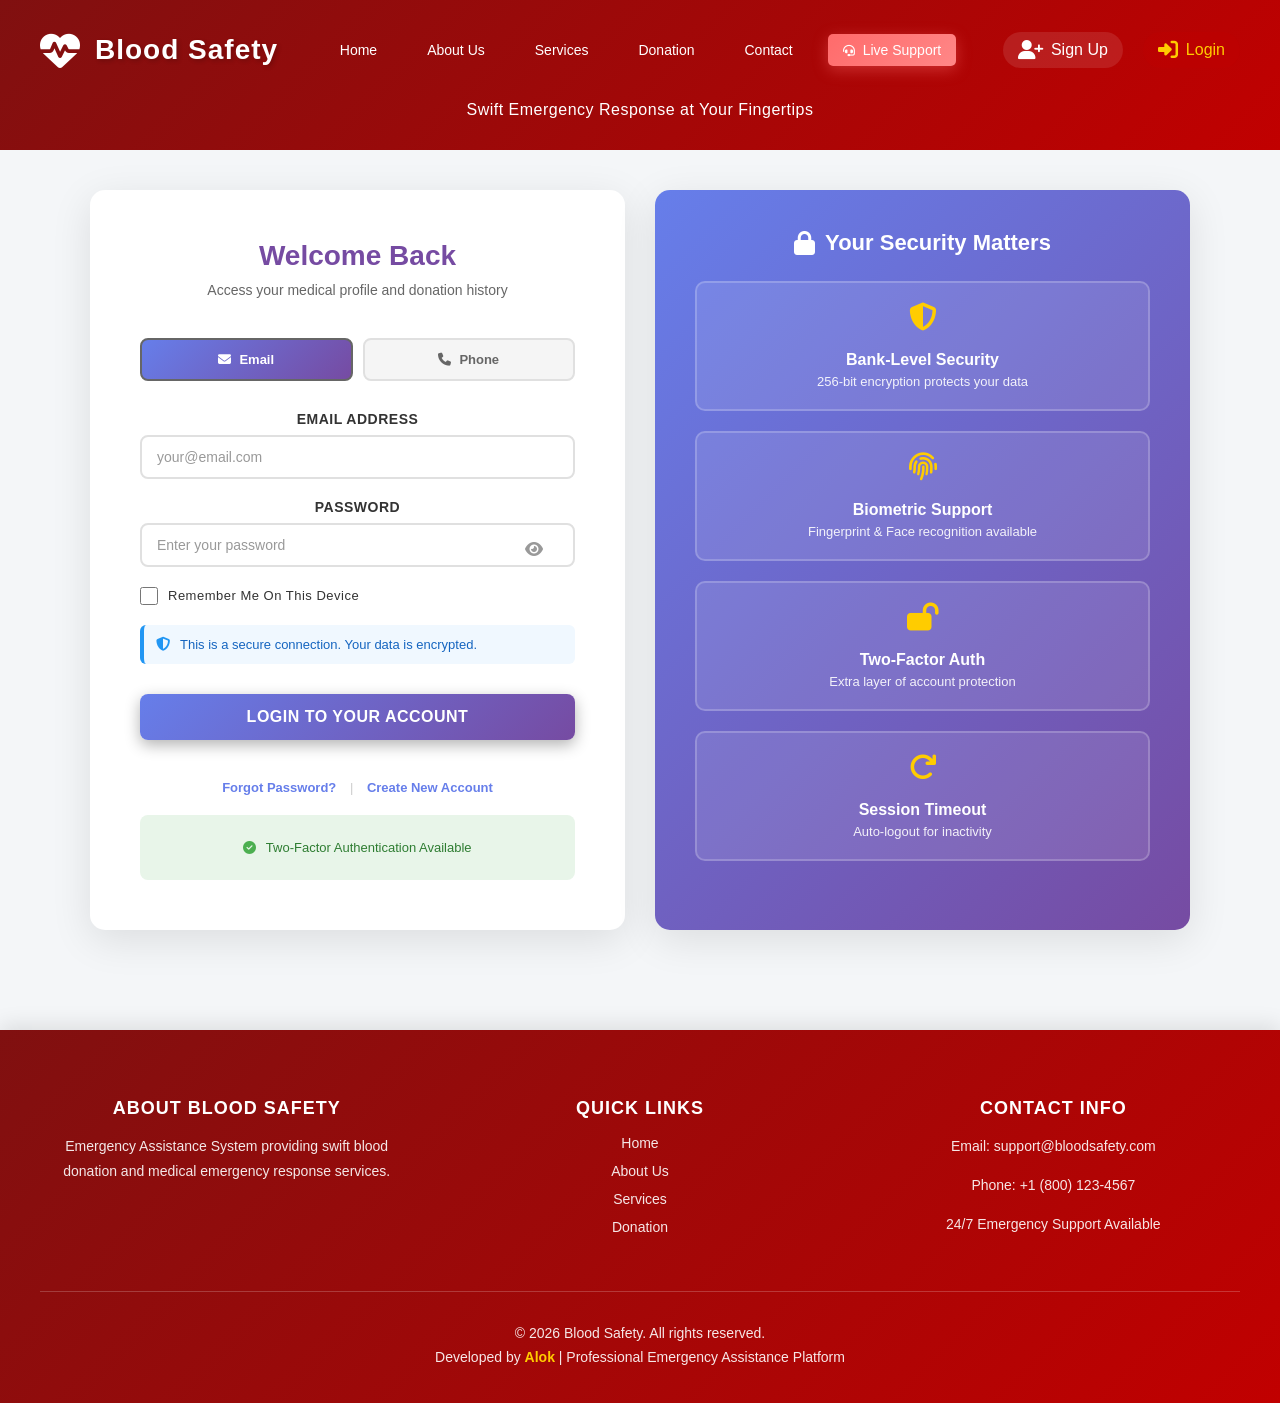
==== login.html @ bd24b1b8 "Add files via upload" ====
<!DOCTYPE html>
<html>
<head>
  <title>Login - Blood Safety</title>
  <link rel="stylesheet" href="style.css">
  <link rel="stylesheet" href="https://cdnjs.cloudflare.com/ajax/libs/font-awesome/6.4.0/css/all.min.css">
</head>
<body>

<header>
  <div class="header-top">
    <div class="logo-section">
      <i class="fas fa-heartbeat"></i>
      <h1>Blood Safety</h1>
    </div>
    <nav class="navbar">
      <ul class="nav-menu">
        <li><a href="index.html">Home</a></li>
        <li><a href="#about">About Us</a></li>
        <li><a href="#services">Services</a></li>
        <li><a href="#donation">Donation</a></li>
        <li><a href="#contact">Contact</a></li>
        <li><a href="#support" class="live-support-btn"><i class="fas fa-headset"></i> Live Support</a></li>
      </ul>
    </nav>
    <div class="auth-icons">
      <a href="signup.html" class="icon-link" title="Sign Up">
        <i class="fas fa-user-plus"></i>
        <span>Sign Up</span>
      </a>
      <a href="login.html" class="icon-link active" title="Login">
        <i class="fas fa-sign-in-alt"></i>
        <span>Login</span>
      </a>
    </div>
  </div>
  <p>Swift Emergency Response at Your Fingertips</p>
</header>

<section class="login-container">
  <div class="login-wrapper">
    <!-- Login Card -->
    <div class="login-card">
      <div class="login-header">
        <h2>Welcome Back</h2>
        <p>Access your medical profile and donation history</p>
      </div>

      <form class="login-form">
        <div class="id-toggle">
          <button type="button" class="id-toggle-btn active" data-type="email">
            <i class="fas fa-envelope"></i> Email
          </button>
          <button type="button" class="id-toggle-btn" data-type="phone">
            <i class="fas fa-phone"></i> Phone
          </button>
        </div>

        <div class="form-group">
          <label for="email-input">Email Address</label>
          <input type="email" id="email-input" class="id-input" placeholder="your@email.com" required>
        </div>

        <div class="form-group hidden">
          <label for="phone-input">Phone Number</label>
          <input type="tel" id="phone-input" class="id-input" placeholder="+1 (800) 123-4567">
        </div>

        <div class="form-group">
          <label for="password">Password</label>
          <div class="password-input-wrapper">
            <input type="password" id="password" placeholder="Enter your password" required>
            <button type="button" class="toggle-password" title="Show/Hide Password">
              <i class="fas fa-eye"></i>
            </button>
          </div>
        </div>

        <div class="form-group checkbox">
          <input type="checkbox" id="remember-me">
          <label for="remember-me">Remember me on this device</label>
        </div>

        <div class="security-info">
          <i class="fas fa-shield-alt"></i>
          <span>This is a secure connection. Your data is encrypted.</span>
        </div>

        <button type="submit" class="btn-login">Login to Your Account</button>

        <div class="login-links">
          <a href="#forgot-password" class="forgot-link">Forgot Password?</a>
          <span class="divider">|</span>
          <a href="signup.html" class="signup-link">Create New Account</a>
        </div>
      </form>

      <div class="two-factor">
        <p><i class="fas fa-check-circle"></i> Two-Factor Authentication Available</p>
      </div>
    </div>

    <!-- Security Features Card -->
    <div class="security-card">
      <h3><i class="fas fa-lock"></i> Your Security Matters</h3>
      <div class="security-features">
        <div class="security-feature">
          <i class="fas fa-shield-alt"></i>
          <h4>Bank-Level Security</h4>
          <p>256-bit encryption protects your data</p>
        </div>
        <div class="security-feature">
          <i class="fas fa-fingerprint"></i>
          <h4>Biometric Support</h4>
          <p>Fingerprint & Face recognition available</p>
        </div>
        <div class="security-feature">
          <i class="fas fa-lock-open"></i>
          <h4>Two-Factor Auth</h4>
          <p>Extra layer of account protection</p>
        </div>
        <div class="security-feature">
          <i class="fas fa-redo"></i>
          <h4>Session Timeout</h4>
          <p>Auto-logout for inactivity</p>
        </div>
      </div>
    </div>
  </div>
</section>

<footer>
  <div class="footer-content">
    <div class="footer-section">
      <h3>About Blood Safety</h3>
      <p>Emergency Assistance System providing swift blood donation and medical emergency response services.</p>
    </div>
    <div class="footer-section">
      <h3>Quick Links</h3>
      <ul>
        <li><a href="index.html">Home</a></li>
        <li><a href="#about">About Us</a></li>
        <li><a href="#services">Services</a></li>
        <li><a href="#donation">Donation</a></li>
      </ul>
    </div>
    <div class="footer-section">
      <h3>Contact Info</h3>
      <p>Email: support@bloodsafety.com</p>
      <p>Phone: +1 (800) 123-4567</p>
      <p>24/7 Emergency Support Available</p>
    </div>
  </div>
  <div class="footer-bottom">
    <p>&copy; 2026 Blood Safety. All rights reserved.</p>
    <p>Developed by <strong>Alok</strong> | Professional Emergency Assistance Platform</p>
  </div>
</footer>

<script src="script.js"></script>
<script>
  // Login Page Scripts
  document.querySelectorAll('.id-toggle-btn').forEach(btn => {
    btn.addEventListener('click', function(e) {
      e.preventDefault();
      const type = this.dataset.type;
      document.querySelectorAll('.id-toggle-btn').forEach(b => b.classList.remove('active'));
      this.classList.add('active');

      const emailInput = document.querySelector('.form-group:nth-child(2)');
      const phoneInput = document.querySelector('.form-group:nth-child(3)');

      if (type === 'email') {
        emailInput.classList.remove('hidden');
        phoneInput.classList.add('hidden');
        document.getElementById('email-input').required = true;
        document.getElementById('phone-input').required = false;
      } else {
        emailInput.classList.add('hidden');
        phoneInput.classList.remove('hidden');
        document.getElementById('email-input').required = false;
        document.getElementById('phone-input').required = true;
      }
    });
  });

  // Toggle Password Visibility
  document.querySelector('.toggle-password').addEventListener('click', function(e) {
    e.preventDefault();
    const passwordInput = document.getElementById('password');
    const icon = this.querySelector('i');
    
    if (passwordInput.type === 'password') {
      passwordInput.type = 'text';
      icon.classList.remove('fa-eye');
      icon.classList.add('fa-eye-slash');
    } else {
      passwordInput.type = 'password';
      icon.classList.remove('fa-eye-slash');
      icon.classList.add('fa-eye');
    }
  });

  // Form Submission
  document.querySelector('.login-form').addEventListener('submit', function(e) {
    e.preventDefault();
    alert('Login functionality would be connected to backend here!');
  });
</script>
</body>
</html>
---- style.css ----
body {
  margin: 0;
  padding: 0;
  overflow-x: hidden;
}

html {
  margin: 0;
  padding: 0;
}
body {
  font-family: Arial;
  background: #f4f6f8;
  text-align: center;
}

header {
  background: linear-gradient(135deg, #801010 0%, #c10000 100%);
  color: white;
  padding: 15px 40px;
  box-shadow: 0 5px 20px rgba(0,0,0,0.1);
}

.header-top {
  display: flex;
  justify-content: space-between;
  align-items: center;
  margin-bottom: 10px;
}

.logo-section {
  display: flex;
  align-items: center;
  gap: 15px;
}

.logo-section i {
  font-size: 40px;
  color: #fff;
  animation: heartbeat 1.5s infinite;
}

.logo-section h1 {
  font-size: 28px;
  font-weight: 700;
  letter-spacing: 1px;
  text-shadow: 2px 2px 4px rgba(0,0,0,0.2);
}

@keyframes heartbeat {
  0%, 100% { transform: scale(1); }
  50% { transform: scale(1.1); }
}

.auth-icons {
  display: flex;
  gap: 25px;
}

.icon-link {
  display: flex;
  align-items: center;
  gap: 8px;
  text-decoration: none;
  color: white;
  font-size: 16px;
  transition: 0.3s ease;
  padding: 8px 15px;
  border-radius: 20px;
  background: rgba(255,255,255,0.1);
}

.icon-link:hover {
  color: #ffcc00;
  background: rgba(255,255,255,0.2);
  transform: translateY(-3px);
}

.icon-link i {
  font-size: 18px;
}

.navbar {
  flex: 1;
  display: flex;
  justify-content: center;
  margin: 0 20px;
}

.nav-menu {
  list-style: none;
  display: flex;
  justify-content: center;
  gap: 20px;
  margin: 0;
  padding: 0;
  flex-wrap: wrap;
}

.nav-menu li {
  margin: 0;
  padding: 0;
}

.nav-menu a {
  text-decoration: none;
  color: white;
  font-size: 14px;
  font-weight: 500;
  padding: 8px 15px;
  border-radius: 5px;
  transition: all 0.3s ease;
  position: relative;
  display: inline-block;
  white-space: nowrap;
}

.nav-menu a:hover {
  background-color: rgba(255, 255, 255, 0.2);
  color: #ffcc00;
  transform: translateY(-2px);
}

.nav-menu a::after {
  content: '';
  position: absolute;
  width: 0;
  height: 2px;
  bottom: 5px;
  left: 20px;
  background-color: #ffcc00;
  transition: width 0.3s ease;
}

.nav-menu a:hover::after {
  width: calc(100% - 40px);
}

.live-support-btn {
  background: linear-gradient(135deg, #ff6b6b, #ff8787) !important;
  color: white !important;
  font-weight: 600;
  font-size: 13px;
  border-radius: 20px;
  padding: 8px 15px !important;
  box-shadow: 0 4px 15px rgba(255, 107, 107, 0.4);
  animation: pulse 2s infinite;
}

.live-support-btn i {
  margin-right: 4px;
  font-size: 12px;
}

.live-support-btn:hover {
  background: linear-gradient(135deg, #ff5252, #ff6e6e) !important;
  box-shadow: 0 6px 20px rgba(255, 107, 107, 0.6) !important;
  transform: translateY(-3px) !important;
}

.live-support-btn:hover::after {
  display: none;
}

@keyframes pulse {
  0%, 100% {
    box-shadow: 0 4px 15px rgba(255, 107, 107, 0.4);
  }
  50% {
    box-shadow: 0 4px 25px rgba(255, 107, 107, 0.7);
  }
}

header p {
  text-align: center;
  font-size: 16px;
  font-weight: 300;
  letter-spacing: 0.5px;
}

.cards {
  display: flex;
  justify-content: center;
  gap: 15px;
  margin: 30px;
}

.card {
  background: white;
  padding: 20px;
  width: 120px;
  border-radius: 10px;
  cursor: pointer;
  box-shadow: 0 2px 5px rgba(0,0,0,0.2);
}

textarea {
  width: 60%;
  height: 80px;
}

button {
  padding: 10px 20px;
  margin-top: 10px;
}

.sos {
  position: fixed;
  bottom: 20px;
  right: 20px;
  background: red;
  color: white;
  border-radius: 50%;
  width: 80px;
  height: 80px;
  font-size: 20px;
}
.header-top {
  display: flex;
  justify-content: space-between;
  align-items: center;
}

.auth-icons {
  display: flex;
  gap: 20px;
}

.icon-link {
  display: flex;
  align-items: center;
  gap: 8px;
  text-decoration: none;
  color: white;
  font-size: 16px;
  transition: 0.3s ease;
}

.icon-link:hover {
  color: #ffcc00;
  transform: scale(1.1);
}

.icon-link i {
  font-size: 20px;
}
/* ...existing code... */

.info-section {
  padding: 40px 20px;
  background: linear-gradient(135deg, #667eea 0%, #764ba2 100%);
  text-align: center;
}

.blood-group-card {
  background: white;
  padding: 30px;
  border-radius: 15px;
  max-width: 500px;
  margin: 0 auto;
  box-shadow: 0 10px 30px rgba(0,0,0,0.2);
  transition: transform 0.3s ease;
}

.blood-group-card:hover {
  transform: translateY(-10px);
}

.blood-icon {
  font-size: 50px;
  color: #e74c3c;
  margin-bottom: 15px;
}

.blood-group-card h2 {
  color: #333;
  margin-bottom: 15px;
}

.blood-group-card p {
  color: #666;
  line-height: 1.6;
  margin-bottom: 20px;
}

.btn-blood-group {
  background: #667eea;
  color: white;
  padding: 12px 30px;
  border: none;
  border-radius: 25px;
  cursor: pointer;
  font-size: 16px;
  transition: 0.3s ease;
}

.btn-blood-group:hover {
  background: #764ba2;
  transform: scale(1.05);
}

/* Cards styling */
.cards {
  display: grid;
  grid-template-columns: repeat(auto-fit, minmax(250px, 1fr));
  gap: 20px;
  padding: 40px;
}

.card {
  background: white;
  padding: 25px;
  border-radius: 10px;
  box-shadow: 0 5px 15px rgba(0,0,0,0.1);
  transition: transform 0.3s ease;
  text-align: center;
}

.card:hover {
  transform: translateY(-10px);
  box-shadow: 0 10px 25px rgba(0,0,0,0.2);
}

.card-icon {
  font-size: 40px;
  margin-bottom: 15px;
  color: #667eea;
}

.card h3 {
  color: #333;
  margin-bottom: 10px;
}

.card p {
  color: #666;
  line-height: 1.6;
  font-size: 14px;
}

/* Input section */
.input-box {
  padding: 40px;
  background: #f8f9fa;
  text-align: center;
}

.input-box h2 {
  color: #333;
  margin-bottom: 20px;
}

.input-box textarea {
  width: 90%;
  max-width: 600px;
  padding: 15px;
  border-radius: 10px;
  border: 2px solid #667eea;
  font-size: 16px;
  font-family: Arial, sans-serif;
}

.btn-solution {
  background: #667eea;
  color: white;
  padding: 12px 40px;
  border: none;
  border-radius: 25px;
  cursor: pointer;
  font-size: 16px;
  margin-top: 15px;
  transition: 0.3s ease;
}

.btn-solution:hover {
  background: #5568d3;
  transform: scale(1.05);
}

/* SOS Button */
.sos {
  position: fixed;
  bottom: 30px;
  right: 30px;
  width: 70px;
  height: 70px;
  border-radius: 50%;
  background: #e74c3c;
  color: white;
  border: none;
  font-size: 18px;
  cursor: pointer;
  box-shadow: 0 5px 20px rgba(231, 76, 60, 0.4);
  animation: pulse 2s infinite;
}

.sos:hover {
  background: #c0392b;
  transform: scale(1.1);
}

footer {
  background: linear-gradient(135deg, #801010 0%, #c10000 100%);
  color: white;
  padding: 50px 40px 30px;
  margin-top: 60px;
  box-shadow: 0 -5px 20px rgba(0,0,0,0.1);
}

.footer-content {
  display: grid;
  grid-template-columns: repeat(auto-fit, minmax(250px, 1fr));
  gap: 40px;
  max-width: 1200px;
  margin: 0 auto 40px;
}

.footer-section h3 {
  font-size: 18px;
  font-weight: 600;
  margin-bottom: 15px;
  text-transform: uppercase;
  letter-spacing: 1px;
}

.footer-section p {
  font-size: 14px;
  line-height: 1.8;
  color: rgba(255, 255, 255, 0.9);
}

.footer-section ul {
  list-style: none;
  padding: 0;
  margin: 0;
}

.footer-section ul li {
  margin-bottom: 10px;
}

.footer-section ul li a {
  color: rgba(255, 255, 255, 0.9);
  text-decoration: none;
  transition: 0.3s ease;
  font-size: 14px;
}

.footer-section ul li a:hover {
  color: #ffcc00;
  padding-left: 5px;
}

.footer-bottom {
  text-align: center;
  border-top: 1px solid rgba(255, 255, 255, 0.2);
  padding-top: 25px;
  font-size: 14px;
}

.footer-bottom p {
  margin: 8px 0;
  color: rgba(255, 255, 255, 0.9);
}

.footer-bottom strong {
  color: #ffcc00;
  font-weight: 600;
}

@keyframes pulse {
  0%, 100% { box-shadow: 0 5px 20px rgba(231, 76, 60, 0.4); }
  50% { box-shadow: 0 5px 40px rgba(231, 76, 60, 0.8); }
}

/* Signup Page Styles */
.signup-container {
  display: flex;
  justify-content: center;
  align-items: center;
  min-height: calc(100vh - 350px);
  padding: 40px 20px;
  background: #f4f6f8;
}

.signup-card {
  background: white;
  border-radius: 15px;
  box-shadow: 0 10px 40px rgba(0, 0, 0, 0.1);
  padding: 50px;
  max-width: 600px;
  width: 100%;
  animation: slideUp 0.5s ease;
}

@keyframes slideUp {
  from {
    opacity: 0;
    transform: translateY(30px);
  }
  to {
    opacity: 1;
    transform: translateY(0);
  }
}

.signup-header {
  text-align: center;
  margin-bottom: 35px;
}

.signup-header h2 {
  font-size: 28px;
  color: #764ba2;
  margin: 0 0 10px;
  font-weight: 700;
}

.signup-header p {
  color: #666;
  font-size: 14px;
  margin: 0;
}

.signup-form {
  display: flex;
  flex-direction: column;
  gap: 20px;
}

.form-group {
  display: flex;
  flex-direction: column;
}

.form-group label {
  font-size: 14px;
  font-weight: 600;
  color: #333;
  margin-bottom: 8px;
  text-transform: uppercase;
  letter-spacing: 0.5px;
}

.form-group input,
.form-group select {
  padding: 12px 15px;
  border: 2px solid #e0e0e0;
  border-radius: 8px;
  font-size: 14px;
  font-family: Arial, sans-serif;
  transition: all 0.3s ease;
  background: white;
}

.form-group input:focus,
.form-group select:focus {
  outline: none;
  border-color: #c10000;
  box-shadow: 0 0 0 3px rgba(193, 0, 0, 0.1);
}

.form-group input::placeholder {
  color: #999;
}

.form-row {
  display: grid;
  grid-template-columns: repeat(auto-fit, minmax(150px, 1fr));
  gap: 15px;
}

.form-group.checkbox {
  flex-direction: row;
  align-items: center;
  gap: 10px;
}

.form-group.checkbox input {
  width: 18px;
  height: 18px;
  cursor: pointer;
  margin: 0;
}

.form-group.checkbox label {
  margin: 0;
  text-transform: capitalize;
  font-weight: 400;
  font-size: 13px;
  cursor: pointer;
}

.btn-signup {
  padding: 14px 30px;
  background: linear-gradient(135deg, #667eea 0%, #764ba2 100%);
  color: white;
  border: none;
  border-radius: 8px;
  font-size: 16px;
  font-weight: 600;
  cursor: pointer;
  transition: all 0.3s ease;
  margin-top: 10px;
  text-transform: uppercase;
  letter-spacing: 0.5px;
  box-shadow: 0 5px 15px rgba(0, 0, 0, 0.3);
}

.btn-signup:hover {
  background: linear-gradient(135deg, #667eea 0%, #764ba2 100%);
  transform: translateY(-2px);
  box-shadow: 0 7px 20px rgba(0, 0, 0, 0.4);
}

.btn-signup:active {
  transform: translateY(0);
}

.login-link {
  text-align: center;
  margin: 20px 0 0;
  font-size: 14px;
  color: #666;
}

.login-link a {
  color: #667eea;
  text-decoration: none;
  font-weight: 600;
  transition: 0.3s ease;
}

.login-link a:hover {
  color: #764ba2;
  text-decoration: underline;
}

.icon-link.active {
  background: rgba(193, 0, 0, 0.3);
  color: #ffcc00;
}

/* Responsive */
@media (max-width: 768px) {
  .signup-card {
    padding: 30px 20px;
  }

  .signup-header h2 {
    font-size: 24px;
  }

  .form-row {
    grid-template-columns: 1fr;
  }
}

/* Login Page Styles */
.login-container {
  display: flex;
  justify-content: center;
  align-items: center;
  min-height: calc(100vh - 350px);
  padding: 40px 20px;
  background: #f4f6f8;
}

.login-wrapper {
  display: grid;
  grid-template-columns: 1fr 1fr;
  gap: 30px;
  max-width: 1100px;
  width: 100%;
}

.login-card {
  background: white;
  border-radius: 15px;
  box-shadow: 0 10px 40px rgba(0, 0, 0, 0.1);
  padding: 50px;
  animation: slideUp 0.5s ease;
}

.login-header {
  text-align: center;
  margin-bottom: 30px;
}

.login-header h2 {
  font-size: 28px;
  color: #764ba2;
  margin: 0 0 10px;
  font-weight: 700;
}

.login-header p {
  color: #666;
  font-size: 14px;
  margin: 0;
}

.login-form {
  display: flex;
  flex-direction: column;
  gap: 20px;
}

.id-toggle {
  display: grid;
  grid-template-columns: 1fr 1fr;
  gap: 10px;
  margin-bottom: 10px;
}

.id-toggle-btn {
  padding: 12px;
  background: #f5f5f5;
  border: 2px solid #e0e0e0;
  border-radius: 8px;
  cursor: pointer;
  font-size: 13px;
  font-weight: 600;
  color: #666;
  transition: all 0.3s ease;
  display: flex;
  align-items: center;
  justify-content: center;
  gap: 8px;
}

.id-toggle-btn.active {
  background: linear-gradient(135deg, #667eea 0%, #764ba2 100%);
  color: white;
  border-color: #666;
}

.id-toggle-btn:hover {
  border-color: #000000;
}

.form-group.hidden {
  display: none;
}

.password-input-wrapper {
  position: relative;
  display: flex;
  align-items: center;
}

.password-input-wrapper input {
  width: 100%;
}

.toggle-password {
  position: absolute;
  right: 12px;
  background: none;
  border: none;
  cursor: pointer;
  color: #999;
  font-size: 16px;
  transition: 0.3s ease;
}

.toggle-password:hover {
  color: #000000;
}

.security-info {
  display: flex;
  align-items: center;
  gap: 10px;
  padding: 12px;
  background: #f0f8ff;
  border-left: 4px solid #2196F3;
  border-radius: 6px;
  font-size: 13px;
  color: #1565c0;
}

.security-info i {
  color: #2196F3;
  font-size: 14px;
}

.btn-login {
  padding: 14px 30px;
  background: linear-gradient(135deg, #667eea 0%, #764ba2 100%);
  color: white;
  border: none;
  border-radius: 8px;
  font-size: 16px;
  font-weight: 600;
  cursor: pointer;
  transition: all 0.3s ease;
  margin-top: 10px;
  text-transform: uppercase;
  letter-spacing: 0.5px;
  box-shadow: 0 5px 15px rgba(0, 0, 0, 0.3);
}

.btn-login:hover {
  background: linear-gradient(135deg, #667eea 0%, #764ba2 100%);
  transform: translateY(-2px);
  box-shadow: 0 7px 20px rgba(0, 0, 0, 0.4);
}

.btn-login:active {
  transform: translateY(0);
}

.login-links {
  text-align: center;
  margin-top: 20px;
  font-size: 13px;
}

.login-links a {
  color: #667eea;
  text-decoration: none;
  font-weight: 600;
  transition: 0.3s ease;
}

.login-links a:hover {
  color: #764ba2;
  text-decoration: underline;
}

.divider {
  color: #ccc;
  margin: 0 10px;
}

.two-factor {
  margin-top: 20px;
  padding: 12px;
  background: #e8f5e9;
  border-radius: 8px;
  color: #2e7d32;
  font-size: 13px;
  font-weight: 500;
  text-align: center;
}

.two-factor i {
  color: #4caf50;
  margin-right: 6px;
}

/* Security Card */
.security-card {
  background: linear-gradient(135deg, #667eea 0%, #764ba2 100%);
  color: white;
  border-radius: 15px;
  padding: 40px;
  box-shadow: 0 10px 40px rgba(0, 0, 0, 0.1);
  animation: slideUp 0.5s ease 0.1s both;
}

.security-card h3 {
  font-size: 22px;
  margin-top: 0;
  margin-bottom: 25px;
  text-align: center;
  display: flex;
  align-items: center;
  justify-content: center;
  gap: 10px;
}

.security-card i {
  font-size: 24px;
}

.security-features {
  display: grid;
  grid-template-columns: 1fr;
  gap: 20px;
}

.security-feature {
  background: rgba(255, 255, 255, 0.1);
  padding: 20px;
  border-radius: 10px;
  text-align: center;
  transition: all 0.3s ease;
  border: 2px solid rgba(255, 255, 255, 0.2);
}

.security-feature:hover {
  background: rgba(255, 255, 255, 0.15);
  border-color: rgba(255, 255, 255, 0.4);
  transform: translateY(-3px);
}

.security-feature i {
  font-size: 28px;
  color: #ffcc00;
  margin-bottom: 10px;
}

.security-feature h4 {
  font-size: 16px;
  font-weight: 600;
  margin: 10px 0 5px;
}

.security-feature p {
  font-size: 13px;
  margin: 0;
  opacity: 0.9;
}

/* Responsive */
@media (max-width: 1024px) {
  .login-wrapper {
    grid-template-columns: 1fr;
  }
}

@media (max-width: 768px) {
  .login-card,
  .security-card {
    padding: 30px 20px;
  }

  .login-header h2 {
    font-size: 24px;
  }

  .login-wrapper {
    gap: 20px;
  }

  .security-features {
    grid-template-columns: 1fr;
  }
}
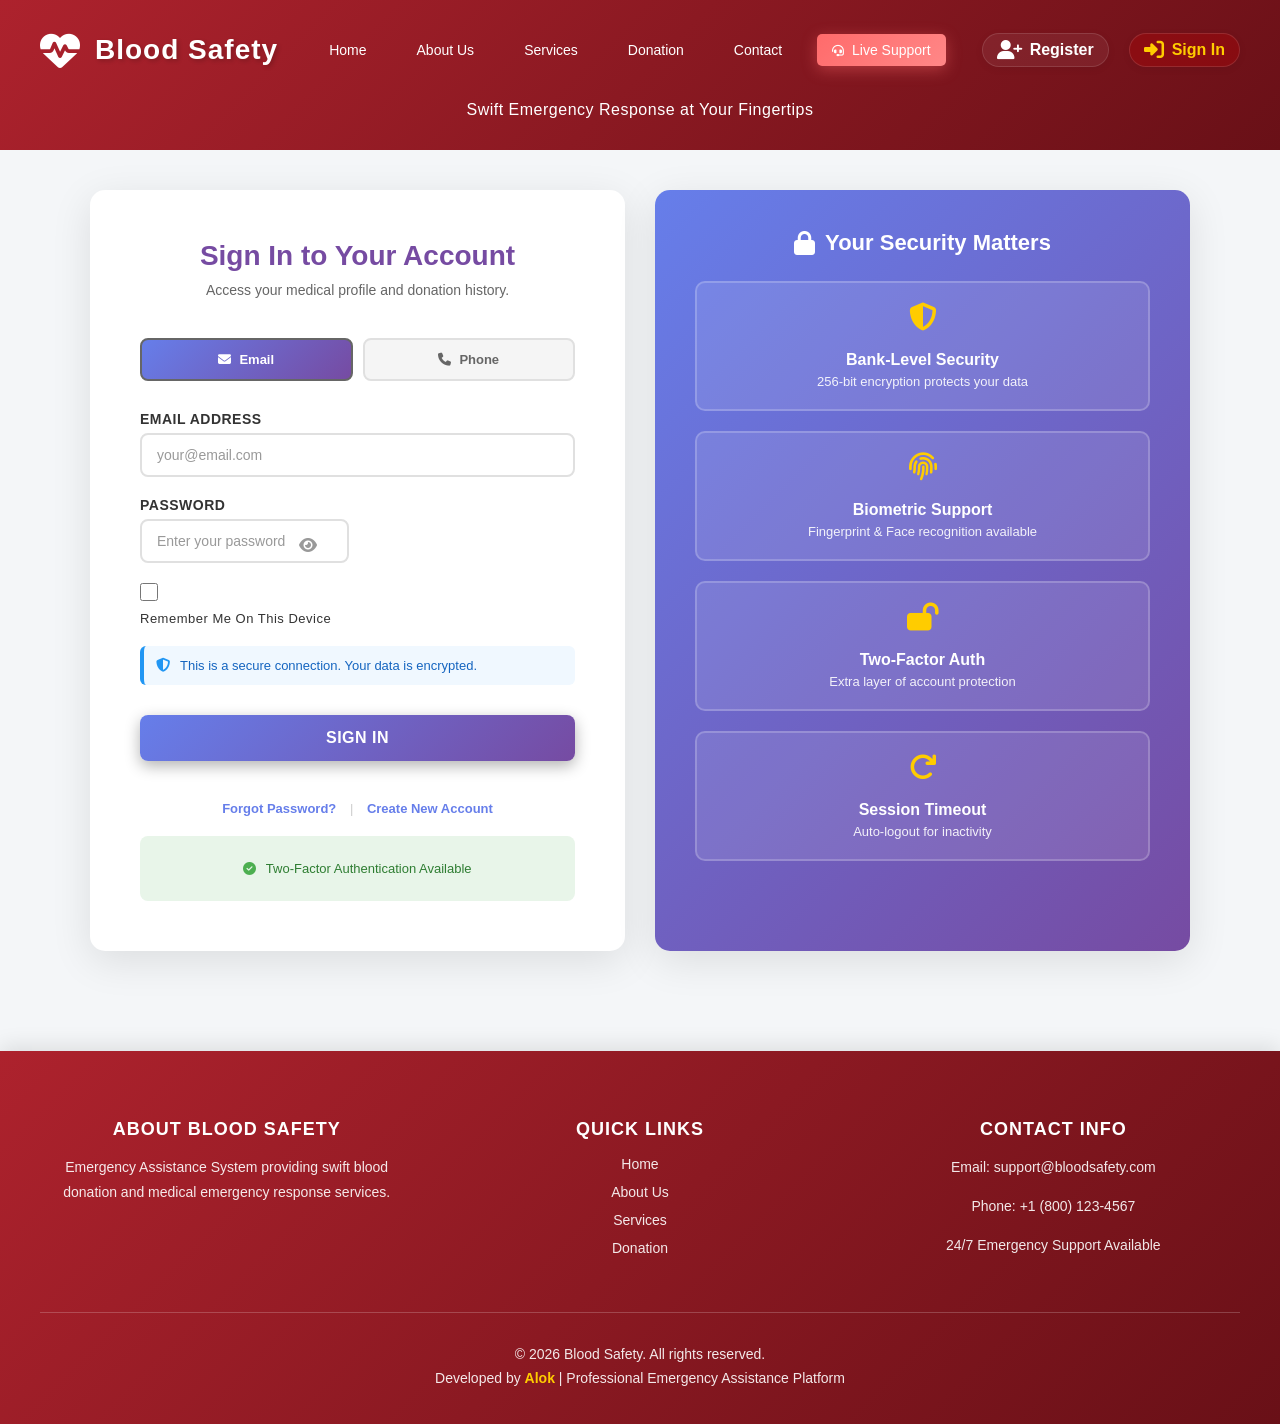
==== commit 59839d4d: "Add files via upload" ====
--- a/login.html
+++ b/login.html
@@ -1,7 +1,7 @@
 <!DOCTYPE html>
 <html>
 <head>
-  <title>Login - Blood Safety</title>
+  <title>Sign In - Blood Safety</title>
   <link rel="stylesheet" href="style.css">
   <link rel="stylesheet" href="https://cdnjs.cloudflare.com/ajax/libs/font-awesome/6.4.0/css/all.min.css">
 </head>
@@ -19,18 +19,18 @@
         <li><a href="#about">About Us</a></li>
         <li><a href="#services">Services</a></li>
         <li><a href="#donation">Donation</a></li>
-        <li><a href="#contact">Contact</a></li>
+        <li><a href="contact.html">Contact</a></li>
         <li><a href="#support" class="live-support-btn"><i class="fas fa-headset"></i> Live Support</a></li>
       </ul>
     </nav>
     <div class="auth-icons">
-      <a href="signup.html" class="icon-link" title="Sign Up">
+      <a href="signup.html" class="icon-link" title="Register">
         <i class="fas fa-user-plus"></i>
-        <span>Sign Up</span>
+        <span>Register</span>
       </a>
-      <a href="login.html" class="icon-link active" title="Login">
+      <a href="login.html" class="icon-link active" title="Sign In">
         <i class="fas fa-sign-in-alt"></i>
-        <span>Login</span>
+        <span>Sign In</span>
       </a>
     </div>
   </div>
@@ -42,8 +42,8 @@
     <!-- Login Card -->
     <div class="login-card">
       <div class="login-header">
-        <h2>Welcome Back</h2>
-        <p>Access your medical profile and donation history</p>
+        <h2>Sign In to Your Account</h2>
+        <p>Access your medical profile and donation history.</p>
       </div>
 
       <form class="login-form">
@@ -86,7 +86,7 @@
           <span>This is a secure connection. Your data is encrypted.</span>
         </div>
 
-        <button type="submit" class="btn-login">Login to Your Account</button>
+        <button type="submit" class="btn-login">Sign In</button>
 
         <div class="login-links">
           <a href="#forgot-password" class="forgot-link">Forgot Password?</a>
--- a/style.css
+++ b/style.css
@@ -15,7 +15,7 @@
 }
 
 header {
-  background: linear-gradient(135deg, #801010 0%, #c10000 100%);
+  background: linear-gradient(135deg, #ad222d 0%, #691017 100%);
   color: white;
   padding: 15px 40px;
   box-shadow: 0 5px 20px rgba(0,0,0,0.1);
@@ -63,17 +63,21 @@
   gap: 8px;
   text-decoration: none;
   color: white;
-  font-size: 16px;
-  transition: 0.3s ease;
-  padding: 8px 15px;
-  border-radius: 20px;
-  background: rgba(255,255,255,0.1);
+  font-size: 15px;
+  font-weight: 600;
+  transition: all 0.25s ease;
+  padding: 6px 14px;
+  border-radius: 22px;
+  background: rgba(255,255,255,0.06);
+  border: 1px solid rgba(255,255,255,0.12);
+  box-shadow: 0 2px 8px rgba(0,0,0,0.06);
 }
 
 .icon-link:hover {
   color: #ffcc00;
-  background: rgba(255,255,255,0.2);
+  background: rgba(255,255,255,0.12);
   transform: translateY(-3px);
+  box-shadow: 0 8px 25px rgba(0,0,0,0.12);
 }
 
 .icon-link i {
@@ -400,7 +404,7 @@
 }
 
 footer {
-  background: linear-gradient(135deg, #801010 0%, #c10000 100%);
+  background: linear-gradient(135deg, #ad222d 0%, #691017 100%);
   color: white;
   padding: 50px 40px 30px;
   margin-top: 60px;
@@ -608,9 +612,9 @@
 }
 
 .btn-signup:hover {
-  background: linear-gradient(135deg, #667eea 0%, #764ba2 100%);
+  background: #764ba2;
   transform: translateY(-2px);
-  box-shadow: 0 7px 20px rgba(0, 0, 0, 0.4);
+  box-shadow: 0 7px 20px rgba(0, 0, 0, 0.3);
 }
 
 .btn-signup:active {
@@ -704,6 +708,33 @@
   display: flex;
   flex-direction: column;
   gap: 20px;
+}
+
+/* Left-align labels and inputs in login form */
+.login-form {
+  align-items: stretch;
+  text-align: left;
+}
+
+.login-form .form-group {
+  width: 100%;
+  text-align: left;
+  display: flex;
+  flex-direction: column;
+  align-items: flex-start;
+}
+
+.login-form label {
+  width: 100%;
+  margin-bottom: 6px;
+}
+
+.login-form .id-input,
+.login-form input[type="email"],
+.login-form input[type="tel"],
+.login-form input[type="password"] {
+  width: 100%;
+  box-sizing: border-box;
 }
 
 .id-toggle {
@@ -938,4 +969,171 @@
   .security-features {
     grid-template-columns: 1fr;
   }
+}
+
+/* Left-align signup form labels and inputs */
+.signup-form {
+  align-items: stretch;
+  text-align: left;
+}
+
+.signup-form .form-group {
+  width: 100%;
+  text-align: left;
+  display: flex;
+  flex-direction: column;
+  align-items: flex-start;
+}
+
+.signup-form label {
+  width: 100%;
+  margin-bottom: 6px;
+  font-weight: 600;
+}
+
+.signup-form input[type="text"],
+.signup-form input[type="email"],
+.signup-form input[type="tel"],
+.signup-form input[type="password"],
+.signup-form input[type="date"],
+.signup-form select,
+.signup-form textarea {
+  width: 100%;
+  box-sizing: border-box;
+}
+
+/* mark signup step done */
+
+/* Contact Page Styles */
+.contact-hero {
+  padding: 40px 20px;
+  background: #fff;
+}
+
+.contact-inner {
+  max-width: 1100px;
+  margin: 0 auto;
+  text-align: center;
+}
+
+.contact-inner h2 {
+  font-size: 32px;
+  color: #764ba2;
+  margin-bottom: 8px;
+}
+
+.contact-inner p {
+  color: #666;
+  margin-bottom: 25px;
+}
+
+.emergency-grid {
+  display: grid;
+  grid-template-columns: repeat(auto-fit, minmax(160px, 1fr));
+  gap: 18px;
+  align-items: stretch;
+}
+
+.emergency-item {
+  display: flex;
+  flex-direction: column;
+  align-items: center;
+  justify-content: center;
+  background: linear-gradient(135deg, #667eea 0%, #764ba2 100%);
+  border-radius: 12px;
+  padding: 18px;
+  text-decoration: none;
+  color: #ffffff;
+  box-shadow: 0 8px 30px rgba(0,0,0,0.08);
+  transition: transform 0.18s ease, box-shadow 0.18s ease;
+  border: 2px solid rgba(231,76,60,0.06);
+}
+
+.emergency-item .num {
+  font-size: 28px;
+  font-weight: 700;
+  color: #ffffff;
+}
+
+.emergency-item .label {
+  margin-top: 8px;
+  font-size: 14px;
+  color: #ffffff;
+}
+
+.emergency-item:hover {
+  transform: translateY(-6px);
+  box-shadow: 0 14px 40px rgba(0, 0, 0, 0.12);
+}
+
+.emergency-item.full {
+  grid-column: span 2;
+}
+
+.contact-form-section {
+  padding: 30px 20px 80px;
+}
+
+.contact-form-card {
+  max-width: 800px;
+  margin: 0 auto;
+  background: white;
+  padding: 30px;
+  border-radius: 12px;
+  box-shadow: 0 10px 40px rgba(0,0,0,0.06);
+}
+
+.contact-form-card h3 {
+  color: #764ba2;
+  margin-top: 0;
+  margin-bottom: 8px;
+}
+
+.contact-form-card p {
+  color: #666;
+  margin-bottom: 18px;
+}
+
+.contact-form-card .form-group {
+  margin-bottom: 14px;
+  text-align: left;
+}
+
+.contact-form-card label {
+  display: block;
+  font-weight: 600;
+  font-size: 13px;
+  margin-bottom: 6px;
+}
+
+.contact-form-card input,
+.contact-form-card textarea {
+  width: 100%;
+  padding: 12px 14px;
+  border: 2px solid #eaeaea;
+  border-radius: 8px;
+  font-size: 14px;
+}
+
+.btn-contact {
+  display: inline-block;
+  padding: 12px 26px;
+  background: #764ba2;
+  color: white;
+  border: none;
+  border-radius: 8px;
+  cursor: pointer;
+  font-weight: 700;
+  transition: transform 0.18s ease, box-shadow 0.18s ease;
+}
+
+.btn-contact:hover {
+  transform: translateY(-3px);
+  box-shadow: 0 10px 30px rgba(231,76,60,0.2);
+}
+
+@media (max-width: 768px) {
+  .emergency-item.full { grid-column: span 1; }
+  .emergency-grid { gap: 12px; }
+  .contact-inner h2 { font-size: 26px; }
 }
